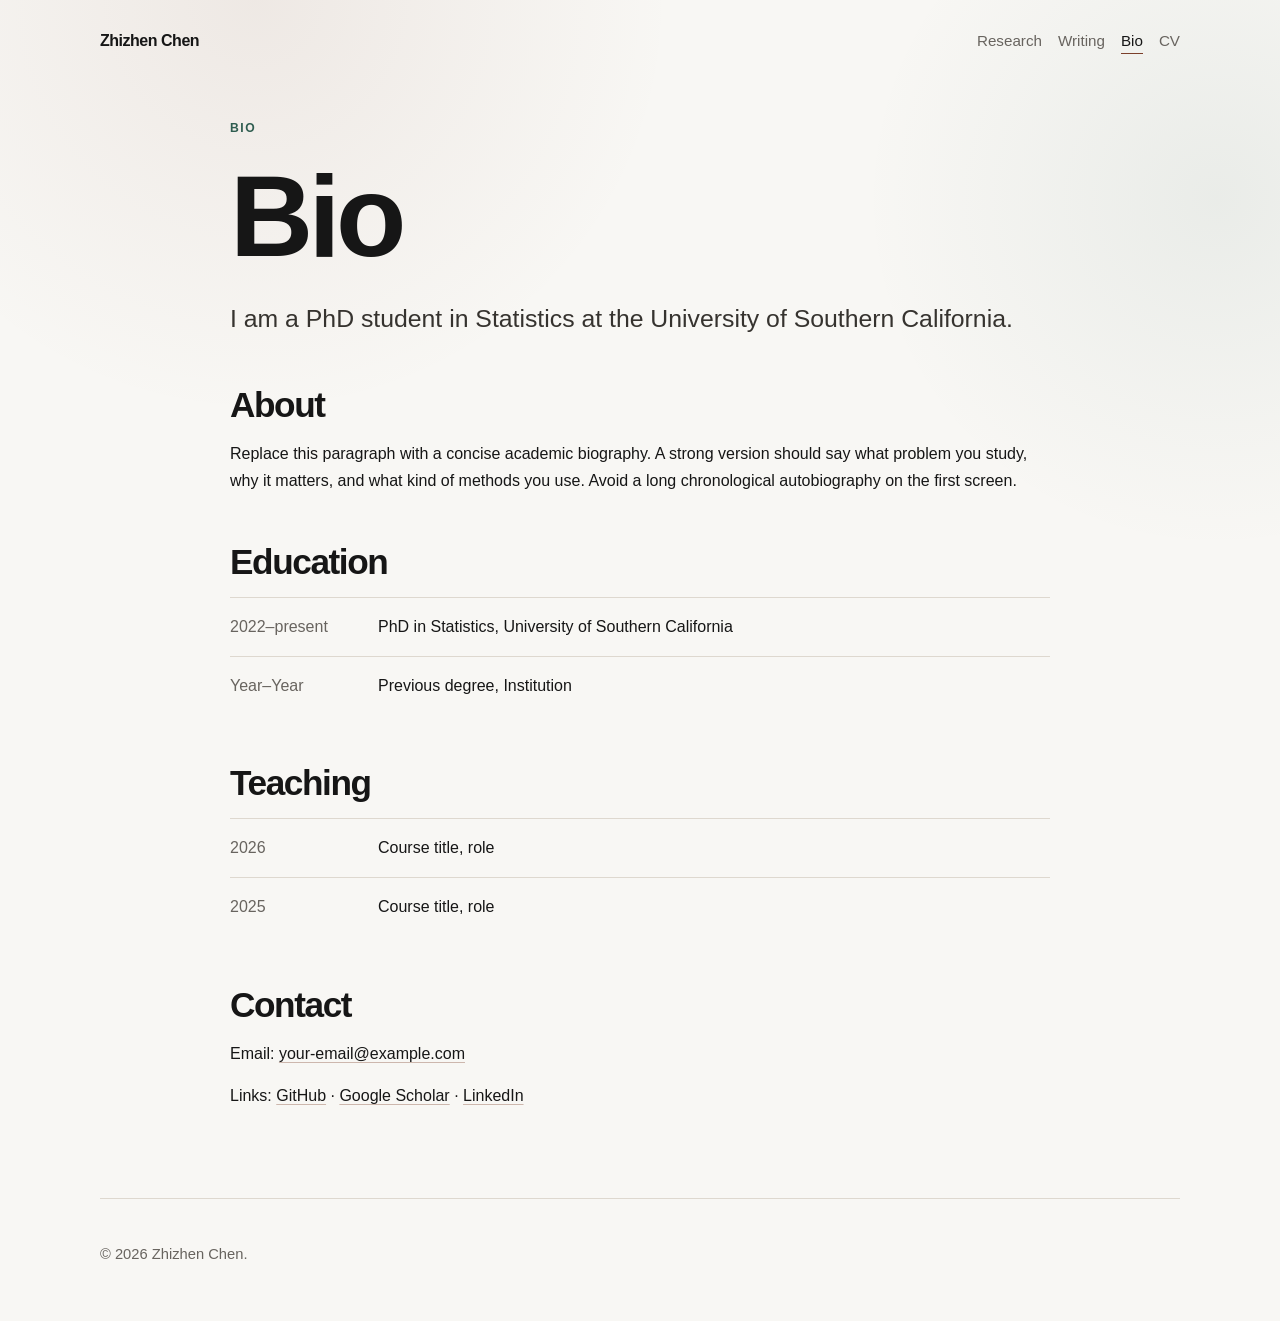
==== bio.html @ fd3c136f "Add files via upload" ====
<!doctype html>
<html lang="en">
<head>
  <meta charset="utf-8">
  <meta name="viewport" content="width=device-width, initial-scale=1">
  <title>Bio · Zhizhen Chen</title>
  <meta name="description" content="Bio, teaching, and contact details for Zhizhen Chen.">
  <link rel="stylesheet" href="assets/styles.css">
</head>
<body>
  <header class="site-header">
    <a class="brand" href="index.html">Zhizhen Chen</a>
    <nav aria-label="Primary navigation">
      <a href="research.html">Research</a>
      <a href="writing.html">Writing</a>
      <a aria-current="page" href="bio.html">Bio</a>
      <a href="files/cv.pdf">CV</a>
    </nav>
  </header>

  <main class="narrow">
    <p class="eyebrow">Bio</p>
    <h1>Bio</h1>
    <p class="lead">
      I am a PhD student in Statistics at the University of Southern California.
    </p>

    <section class="section-gap">
      <h2>About</h2>
      <p>
        Replace this paragraph with a concise academic biography. A strong version should say what problem you study, why it matters, and what kind of methods you use. Avoid a long chronological autobiography on the first screen.
      </p>
    </section>

    <section class="section-gap">
      <h2>Education</h2>
      <ul class="timeline">
        <li>
          <span class="time">2022–present</span>
          <span>PhD in Statistics, University of Southern California</span>
        </li>
        <li>
          <span class="time">Year–Year</span>
          <span>Previous degree, Institution</span>
        </li>
      </ul>
    </section>

    <section id="teaching" class="section-gap">
      <h2>Teaching</h2>
      <ul class="timeline">
        <li>
          <span class="time">2026</span>
          <span>Course title, role</span>
        </li>
        <li>
          <span class="time">2025</span>
          <span>Course title, role</span>
        </li>
      </ul>
    </section>

    <section id="contact" class="section-gap">
      <h2>Contact</h2>
      <p>Email: <a href="mailto:your-email@example.com">your-email@example.com</a></p>
      <p>Links: <a href="https://github.com/your-github-username">GitHub</a> · <a href="https://scholar.google.com/">Google Scholar</a> · <a href="https://www.linkedin.com/">LinkedIn</a></p>
    </section>
  </main>

  <footer class="site-footer">
    <p>© 2026 Zhizhen Chen.</p>
  </footer>
</body>
</html>
---- assets/styles.css ----
:root {
  --bg: #f8f7f4;
  --paper: #fffdf9;
  --ink: #161616;
  --muted: #68645f;
  --line: #ded8cf;
  --accent: #7b3f2a;
  --accent-2: #2f5d50;
  --shadow: 0 24px 60px rgba(31, 26, 22, 0.08);
  --radius: 24px;
  --max: 1080px;
}

* { box-sizing: border-box; }

html { scroll-behavior: smooth; }

body {
  margin: 0;
  background:
    radial-gradient(circle at 20% 0%, rgba(123,63,42,0.08), transparent 26rem),
    radial-gradient(circle at 95% 15%, rgba(47,93,80,0.07), transparent 22rem),
    var(--bg);
  color: var(--ink);
  font-family: ui-sans-serif, -apple-system, BlinkMacSystemFont, "Segoe UI", Roboto, Helvetica, Arial, "Apple Color Emoji", "Segoe UI Emoji", sans-serif;
  line-height: 1.65;
  text-rendering: optimizeLegibility;
}

a { color: inherit; text-decoration-color: rgba(123, 63, 42, 0.35); text-underline-offset: 0.18em; }
a:hover { color: var(--accent); text-decoration-color: var(--accent); }

.site-header,
main,
.site-footer {
  width: min(var(--max), calc(100% - 36px));
  margin: 0 auto;
}

.site-header {
  display: flex;
  align-items: center;
  justify-content: space-between;
  gap: 1rem;
  padding: 28px 0 20px;
}

.brand {
  font-weight: 750;
  letter-spacing: -0.03em;
  text-decoration: none;
}

nav {
  display: flex;
  gap: 1rem;
  flex-wrap: wrap;
  color: var(--muted);
  font-size: 0.95rem;
}

nav a {
  text-decoration: none;
  border-bottom: 1px solid transparent;
}

nav a:hover,
nav a[aria-current="page"] {
  color: var(--ink);
  border-bottom-color: var(--accent);
}

main { padding: 44px 0 72px; }
.narrow { max-width: 820px; }

.hero {
  display: grid;
  grid-template-columns: minmax(0, 1.6fr) minmax(280px, 0.8fr);
  gap: 36px;
  align-items: stretch;
}

.hero-copy {
  padding: clamp(28px, 6vw, 72px);
  border: 1px solid var(--line);
  border-radius: var(--radius);
  background: rgba(255, 253, 249, 0.78);
  box-shadow: var(--shadow);
}

.eyebrow {
  margin: 0 0 12px;
  color: var(--accent-2);
  font-size: 0.76rem;
  font-weight: 800;
  letter-spacing: 0.13em;
  text-transform: uppercase;
}

h1, h2, h3 { line-height: 1.15; letter-spacing: -0.04em; }
h1 { font-size: clamp(3rem, 9vw, 7.2rem); margin: 0 0 18px; }
h2 { font-size: clamp(1.45rem, 3vw, 2.2rem); margin: 0 0 14px; }
h3 { font-size: 1.18rem; margin: 0 0 8px; }

.lead {
  color: #36332f;
  font-size: clamp(1.2rem, 2.4vw, 1.55rem);
  line-height: 1.45;
  margin: 0 0 22px;
}

.placeholder {
  color: var(--accent);
  font-weight: 650;
}

.actions {
  display: flex;
  gap: 12px;
  flex-wrap: wrap;
  margin-top: 28px;
}

.button {
  display: inline-flex;
  align-items: center;
  justify-content: center;
  border: 1px solid var(--ink);
  background: var(--ink);
  color: var(--paper);
  border-radius: 999px;
  padding: 10px 16px;
  text-decoration: none;
  font-weight: 700;
}

.button:hover { color: white; transform: translateY(-1px); }
.button.secondary { background: transparent; color: var(--ink); }
.button.secondary:hover { color: var(--accent); border-color: var(--accent); }

.profile-card,
.panel,
.paper,
.small-card,
.note {
  border: 1px solid var(--line);
  border-radius: var(--radius);
  background: rgba(255, 253, 249, 0.74);
  box-shadow: var(--shadow);
}

.profile-card { padding: 28px; }
.avatar {
  width: 116px;
  height: 116px;
  border-radius: 50%;
  display: grid;
  place-items: center;
  margin-bottom: 32px;
  background: linear-gradient(135deg, rgba(123,63,42,0.92), rgba(47,93,80,0.92));
  color: #fff;
  font-size: 2rem;
  font-weight: 800;
  letter-spacing: -0.06em;
}

dl { margin: 24px 0 0; }
dl div { border-top: 1px solid var(--line); padding: 12px 0; }
dt { color: var(--muted); font-size: 0.78rem; text-transform: uppercase; letter-spacing: 0.12em; }
dd { margin: 2px 0 0; }

.grid.two-columns {
  display: grid;
  grid-template-columns: repeat(2, minmax(0, 1fr));
  gap: 22px;
}

.section-gap { margin-top: 48px; }
.panel { padding: 28px; }
.clean-list { list-style: none; padding: 0; margin: 18px 0 0; }
.clean-list li { padding: 7px 0; border-top: 1px solid var(--line); }

.section-heading {
  display: flex;
  justify-content: space-between;
  gap: 18px;
  align-items: baseline;
  margin-bottom: 16px;
}

.paper-list,
.card-list { display: grid; gap: 16px; }
.paper,
.small-card,
.note { padding: 24px; }
.meta,
.date,
.links { color: var(--muted); font-size: 0.94rem; }
.paper p:last-child,
.note p:last-child,
.small-card p:last-child { margin-bottom: 0; }

.timeline { list-style: none; padding: 0; margin: 0; }
.timeline li {
  display: grid;
  grid-template-columns: 130px minmax(0, 1fr);
  gap: 18px;
  padding: 16px 0;
  border-top: 1px solid var(--line);
}
.time { color: var(--muted); font-variant-numeric: tabular-nums; }

.site-footer {
  display: flex;
  justify-content: space-between;
  gap: 16px;
  flex-wrap: wrap;
  padding: 28px 0 40px;
  border-top: 1px solid var(--line);
  color: var(--muted);
  font-size: 0.92rem;
}

@media (max-width: 760px) {
  .site-header { align-items: flex-start; flex-direction: column; }
  .hero, .grid.two-columns { grid-template-columns: 1fr; }
  h1 { font-size: clamp(3rem, 18vw, 4.7rem); }
  .timeline li { grid-template-columns: 1fr; gap: 2px; }
  .section-heading { flex-direction: column; }
}

@media (prefers-color-scheme: dark) {
  :root {
    --bg: #12100e;
    --paper: #1b1714;
    --ink: #f4efe8;
    --muted: #aaa096;
    --line: #332d28;
    --accent: #e1a083;
    --accent-2: #9ed0bf;
    --shadow: 0 24px 60px rgba(0, 0, 0, 0.25);
  }
  .lead { color: #e2d8cd; }
  .hero-copy, .profile-card, .panel, .paper, .small-card, .note { background: rgba(27, 23, 20, 0.82); }
  .button:hover { color: #12100e; background: var(--accent); }
}
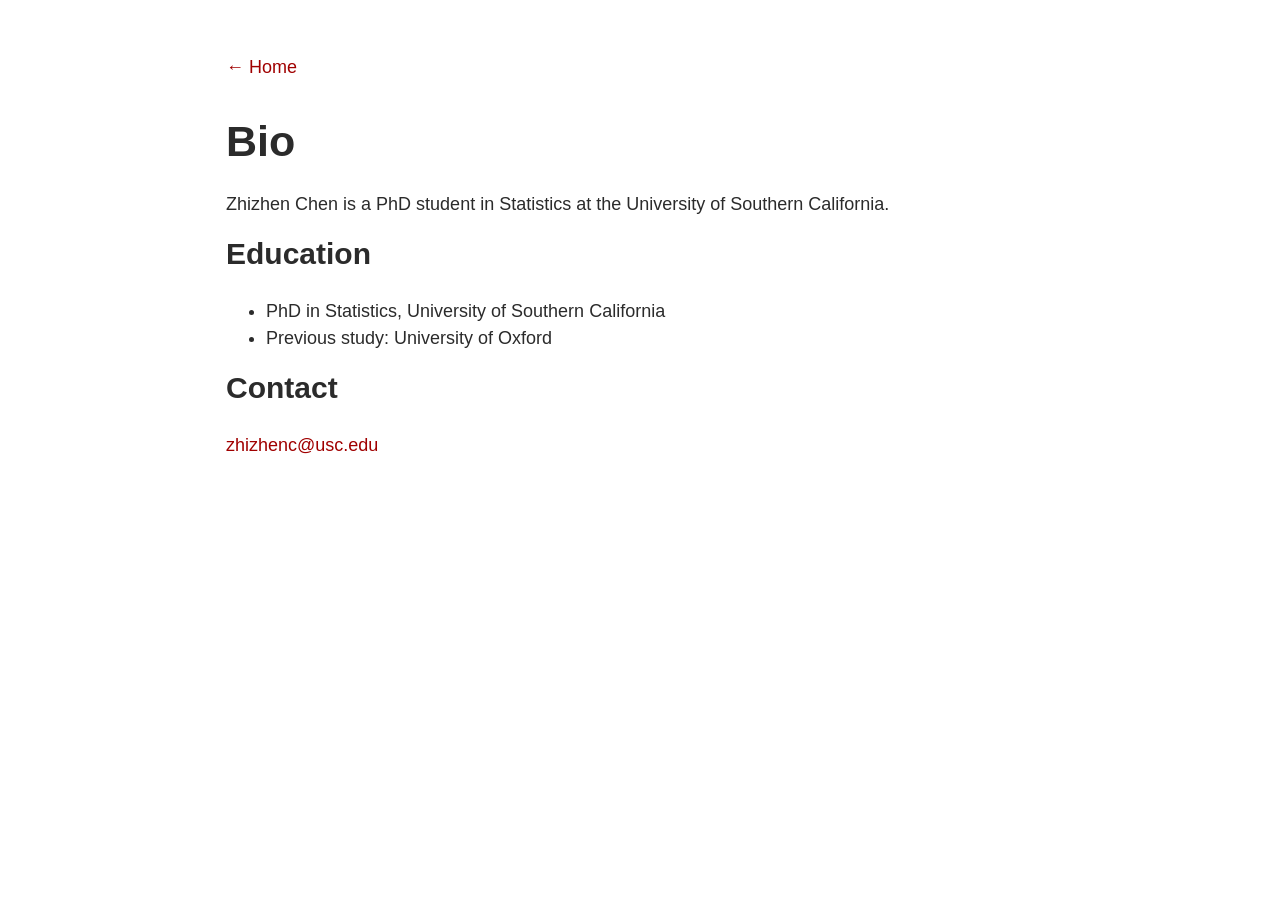
==== commit 6adfa0c4: "Add files via upload" ====
--- a/bio.html
+++ b/bio.html
@@ -1,74 +1,23 @@
 <!doctype html>
 <html lang="en">
 <head>
-  <meta charset="utf-8">
-  <meta name="viewport" content="width=device-width, initial-scale=1">
-  <title>Bio · Zhizhen Chen</title>
-  <meta name="description" content="Bio, teaching, and contact details for Zhizhen Chen.">
-  <link rel="stylesheet" href="assets/styles.css">
+  <meta charset="utf-8" />
+  <meta name="viewport" content="width=device-width, initial-scale=1" />
+  <title>Bio — Zhizhen Chen</title>
+  <link rel="stylesheet" href="assets/styles.css" />
 </head>
 <body>
-  <header class="site-header">
-    <a class="brand" href="index.html">Zhizhen Chen</a>
-    <nav aria-label="Primary navigation">
-      <a href="research.html">Research</a>
-      <a href="writing.html">Writing</a>
-      <a aria-current="page" href="bio.html">Bio</a>
-      <a href="files/cv.pdf">CV</a>
-    </nav>
-  </header>
-
-  <main class="narrow">
-    <p class="eyebrow">Bio</p>
+  <main class="wrap page">
+    <nav><a href="index.html">← Home</a></nav>
     <h1>Bio</h1>
-    <p class="lead">
-      I am a PhD student in Statistics at the University of Southern California.
-    </p>
-
-    <section class="section-gap">
-      <h2>About</h2>
-      <p>
-        Replace this paragraph with a concise academic biography. A strong version should say what problem you study, why it matters, and what kind of methods you use. Avoid a long chronological autobiography on the first screen.
-      </p>
-    </section>
-
-    <section class="section-gap">
-      <h2>Education</h2>
-      <ul class="timeline">
-        <li>
-          <span class="time">2022–present</span>
-          <span>PhD in Statistics, University of Southern California</span>
-        </li>
-        <li>
-          <span class="time">Year–Year</span>
-          <span>Previous degree, Institution</span>
-        </li>
-      </ul>
-    </section>
-
-    <section id="teaching" class="section-gap">
-      <h2>Teaching</h2>
-      <ul class="timeline">
-        <li>
-          <span class="time">2026</span>
-          <span>Course title, role</span>
-        </li>
-        <li>
-          <span class="time">2025</span>
-          <span>Course title, role</span>
-        </li>
-      </ul>
-    </section>
-
-    <section id="contact" class="section-gap">
-      <h2>Contact</h2>
-      <p>Email: <a href="mailto:your-email@example.com">your-email@example.com</a></p>
-      <p>Links: <a href="https://github.com/your-github-username">GitHub</a> · <a href="https://scholar.google.com/">Google Scholar</a> · <a href="https://www.linkedin.com/">LinkedIn</a></p>
-    </section>
+    <p>Zhizhen Chen is a PhD student in Statistics at the University of Southern California.</p>
+    <h2>Education</h2>
+    <ul>
+      <li>PhD in Statistics, University of Southern California</li>
+      <li>Previous study: University of Oxford</li>
+    </ul>
+    <h2>Contact</h2>
+    <p><a href="mailto:zhizhenc@usc.edu">zhizhenc@usc.edu</a></p>
   </main>
-
-  <footer class="site-footer">
-    <p>© 2026 Zhizhen Chen.</p>
-  </footer>
 </body>
 </html>
--- a/assets/styles.css
+++ b/assets/styles.css
@@ -1,246 +1,12 @@
-:root {
-  --bg: #f8f7f4;
-  --paper: #fffdf9;
-  --ink: #161616;
-  --muted: #68645f;
-  --line: #ded8cf;
-  --accent: #7b3f2a;
-  --accent-2: #2f5d50;
-  --shadow: 0 24px 60px rgba(31, 26, 22, 0.08);
-  --radius: 24px;
-  --max: 1080px;
+:root{
+  --text:#2b2b2b;
+  --muted:#606060;
+  --link:#a00000;
+  --bg:#ffffff;
+  --band:#f6f6f6;
+  --rule:#ececec;
+  --max:1180px;
 }
-
-* { box-sizing: border-box; }
-
-html { scroll-behavior: smooth; }
-
-body {
-  margin: 0;
-  background:
-    radial-gradient(circle at 20% 0%, rgba(123,63,42,0.08), transparent 26rem),
-    radial-gradient(circle at 95% 15%, rgba(47,93,80,0.07), transparent 22rem),
-    var(--bg);
-  color: var(--ink);
-  font-family: ui-sans-serif, -apple-system, BlinkMacSystemFont, "Segoe UI", Roboto, Helvetica, Arial, "Apple Color Emoji", "Segoe UI Emoji", sans-serif;
-  line-height: 1.65;
-  text-rendering: optimizeLegibility;
-}
-
-a { color: inherit; text-decoration-color: rgba(123, 63, 42, 0.35); text-underline-offset: 0.18em; }
-a:hover { color: var(--accent); text-decoration-color: var(--accent); }
-
-.site-header,
-main,
-.site-footer {
-  width: min(var(--max), calc(100% - 36px));
-  margin: 0 auto;
-}
-
-.site-header {
-  display: flex;
-  align-items: center;
-  justify-content: space-between;
-  gap: 1rem;
-  padding: 28px 0 20px;
-}
-
-.brand {
-  font-weight: 750;
-  letter-spacing: -0.03em;
-  text-decoration: none;
-}
-
-nav {
-  display: flex;
-  gap: 1rem;
-  flex-wrap: wrap;
-  color: var(--muted);
-  font-size: 0.95rem;
-}
-
-nav a {
-  text-decoration: none;
-  border-bottom: 1px solid transparent;
-}
-
-nav a:hover,
-nav a[aria-current="page"] {
-  color: var(--ink);
-  border-bottom-color: var(--accent);
-}
-
-main { padding: 44px 0 72px; }
-.narrow { max-width: 820px; }
-
-.hero {
-  display: grid;
-  grid-template-columns: minmax(0, 1.6fr) minmax(280px, 0.8fr);
-  gap: 36px;
-  align-items: stretch;
-}
-
-.hero-copy {
-  padding: clamp(28px, 6vw, 72px);
-  border: 1px solid var(--line);
-  border-radius: var(--radius);
-  background: rgba(255, 253, 249, 0.78);
-  box-shadow: var(--shadow);
-}
-
-.eyebrow {
-  margin: 0 0 12px;
-  color: var(--accent-2);
-  font-size: 0.76rem;
-  font-weight: 800;
-  letter-spacing: 0.13em;
-  text-transform: uppercase;
-}
-
-h1, h2, h3 { line-height: 1.15; letter-spacing: -0.04em; }
-h1 { font-size: clamp(3rem, 9vw, 7.2rem); margin: 0 0 18px; }
-h2 { font-size: clamp(1.45rem, 3vw, 2.2rem); margin: 0 0 14px; }
-h3 { font-size: 1.18rem; margin: 0 0 8px; }
-
-.lead {
-  color: #36332f;
-  font-size: clamp(1.2rem, 2.4vw, 1.55rem);
-  line-height: 1.45;
-  margin: 0 0 22px;
-}
-
-.placeholder {
-  color: var(--accent);
-  font-weight: 650;
-}
-
-.actions {
-  display: flex;
-  gap: 12px;
-  flex-wrap: wrap;
-  margin-top: 28px;
-}
-
-.button {
-  display: inline-flex;
-  align-items: center;
-  justify-content: center;
-  border: 1px solid var(--ink);
-  background: var(--ink);
-  color: var(--paper);
-  border-radius: 999px;
-  padding: 10px 16px;
-  text-decoration: none;
-  font-weight: 700;
-}
-
-.button:hover { color: white; transform: translateY(-1px); }
-.button.secondary { background: transparent; color: var(--ink); }
-.button.secondary:hover { color: var(--accent); border-color: var(--accent); }
-
-.profile-card,
-.panel,
-.paper,
-.small-card,
-.note {
-  border: 1px solid var(--line);
-  border-radius: var(--radius);
-  background: rgba(255, 253, 249, 0.74);
-  box-shadow: var(--shadow);
-}
-
-.profile-card { padding: 28px; }
-.avatar {
-  width: 116px;
-  height: 116px;
-  border-radius: 50%;
-  display: grid;
-  place-items: center;
-  margin-bottom: 32px;
-  background: linear-gradient(135deg, rgba(123,63,42,0.92), rgba(47,93,80,0.92));
-  color: #fff;
-  font-size: 2rem;
-  font-weight: 800;
-  letter-spacing: -0.06em;
-}
-
-dl { margin: 24px 0 0; }
-dl div { border-top: 1px solid var(--line); padding: 12px 0; }
-dt { color: var(--muted); font-size: 0.78rem; text-transform: uppercase; letter-spacing: 0.12em; }
-dd { margin: 2px 0 0; }
-
-.grid.two-columns {
-  display: grid;
-  grid-template-columns: repeat(2, minmax(0, 1fr));
-  gap: 22px;
-}
-
-.section-gap { margin-top: 48px; }
-.panel { padding: 28px; }
-.clean-list { list-style: none; padding: 0; margin: 18px 0 0; }
-.clean-list li { padding: 7px 0; border-top: 1px solid var(--line); }
-
-.section-heading {
-  display: flex;
-  justify-content: space-between;
-  gap: 18px;
-  align-items: baseline;
-  margin-bottom: 16px;
-}
-
-.paper-list,
-.card-list { display: grid; gap: 16px; }
-.paper,
-.small-card,
-.note { padding: 24px; }
-.meta,
-.date,
-.links { color: var(--muted); font-size: 0.94rem; }
-.paper p:last-child,
-.note p:last-child,
-.small-card p:last-child { margin-bottom: 0; }
-
-.timeline { list-style: none; padding: 0; margin: 0; }
-.timeline li {
-  display: grid;
-  grid-template-columns: 130px minmax(0, 1fr);
-  gap: 18px;
-  padding: 16px 0;
-  border-top: 1px solid var(--line);
-}
-.time { color: var(--muted); font-variant-numeric: tabular-nums; }
-
-.site-footer {
-  display: flex;
-  justify-content: space-between;
-  gap: 16px;
-  flex-wrap: wrap;
-  padding: 28px 0 40px;
-  border-top: 1px solid var(--line);
-  color: var(--muted);
-  font-size: 0.92rem;
-}
-
-@media (max-width: 760px) {
-  .site-header { align-items: flex-start; flex-direction: column; }
-  .hero, .grid.two-columns { grid-template-columns: 1fr; }
-  h1 { font-size: clamp(3rem, 18vw, 4.7rem); }
-  .timeline li { grid-template-columns: 1fr; gap: 2px; }
-  .section-heading { flex-direction: column; }
-}
-
-@media (prefers-color-scheme: dark) {
-  :root {
-    --bg: #12100e;
-    --paper: #1b1714;
-    --ink: #f4efe8;
-    --muted: #aaa096;
-    --line: #332d28;
-    --accent: #e1a083;
-    --accent-2: #9ed0bf;
-    --shadow: 0 24px 60px rgba(0, 0, 0, 0.25);
-  }
-  .lead { color: #e2d8cd; }
-  .hero-copy, .profile-card, .panel, .paper, .small-card, .note { background: rgba(27, 23, 20, 0.82); }
-  .button:hover { color: #12100e; background: var(--accent); }
-}
+*{box-sizing:border-box}
+body{margin:0;background:var(--bg);color:var(--text);font-family:-apple-system,BlinkMacSystemFont,"Segoe UI",Roboto,Helvetica,Arial,sans-serif;font-size:18px;line-height:1.55}
+a{color:var(--link);text-decoration:none}a:hover{text-decoration:underline}.wrap{max-width:var(--max);margin:0 auto;padding-left:36px;padding-right:36px}.hero{display:grid;grid-template-columns:250px 1fr;gap:90px;padding-top:60px;padding-bottom:100px;align-items:start}.photo-block{text-align:center}.portrait{width:210px;height:210px;border-radius:50%;object-fit:cover;display:flex;align-items:center;justify-content:center;margin:0 auto 22px;background:linear-gradient(135deg,#d7d7d7,#f5f5f5);font-size:54px;font-weight:700;color:#555;box-shadow:0 8px 32px rgba(0,0,0,.10)}.small-link{font-size:15px;color:var(--link)}h1{font-size:43px;line-height:1.1;margin:0 0 26px;font-weight:800}h2{font-size:30px;line-height:1.15;margin:0 0 26px;font-weight:800}.role{font-size:20px;line-height:1.45;margin:0 0 8px}.education{font-size:18px;color:var(--muted);margin:0 0 28px}.mail{display:inline-block;margin-left:12px}.summary{max-width:790px;color:var(--muted);margin:0}.two-col{display:grid;grid-template-columns:1fr 1fr;gap:120px}.section-gap{padding-bottom:88px}.two-col article p{max-width:570px;margin:0 0 18px}.band{background:var(--band);padding:58px 0 66px}.contributions{padding-top:54px;padding-bottom:60px}.contributions ul{padding-left:24px;margin-top:0}.contributions li{margin:10px 0}.footer{border-top:1px solid var(--rule);padding-top:28px;padding-bottom:38px;display:flex;justify-content:space-between;gap:24px;color:var(--muted);font-size:16px}.page{padding-top:54px;padding-bottom:80px;max-width:900px}.page nav{margin-bottom:36px}.project{border-top:1px solid var(--rule);padding:28px 0}.project h2{font-size:26px;margin-bottom:6px}.meta{color:var(--muted);font-size:16px;margin-top:0}@media(max-width:800px){body{font-size:17px}.wrap{padding-left:24px;padding-right:24px}.hero{grid-template-columns:1fr;gap:28px;padding-top:38px;padding-bottom:60px}.photo-block{text-align:left}.portrait{margin-left:0;width:160px;height:160px}.two-col{grid-template-columns:1fr;gap:46px}.band{padding:44px 0}.footer{display:block}h1{font-size:40px}h2{font-size:27px}}
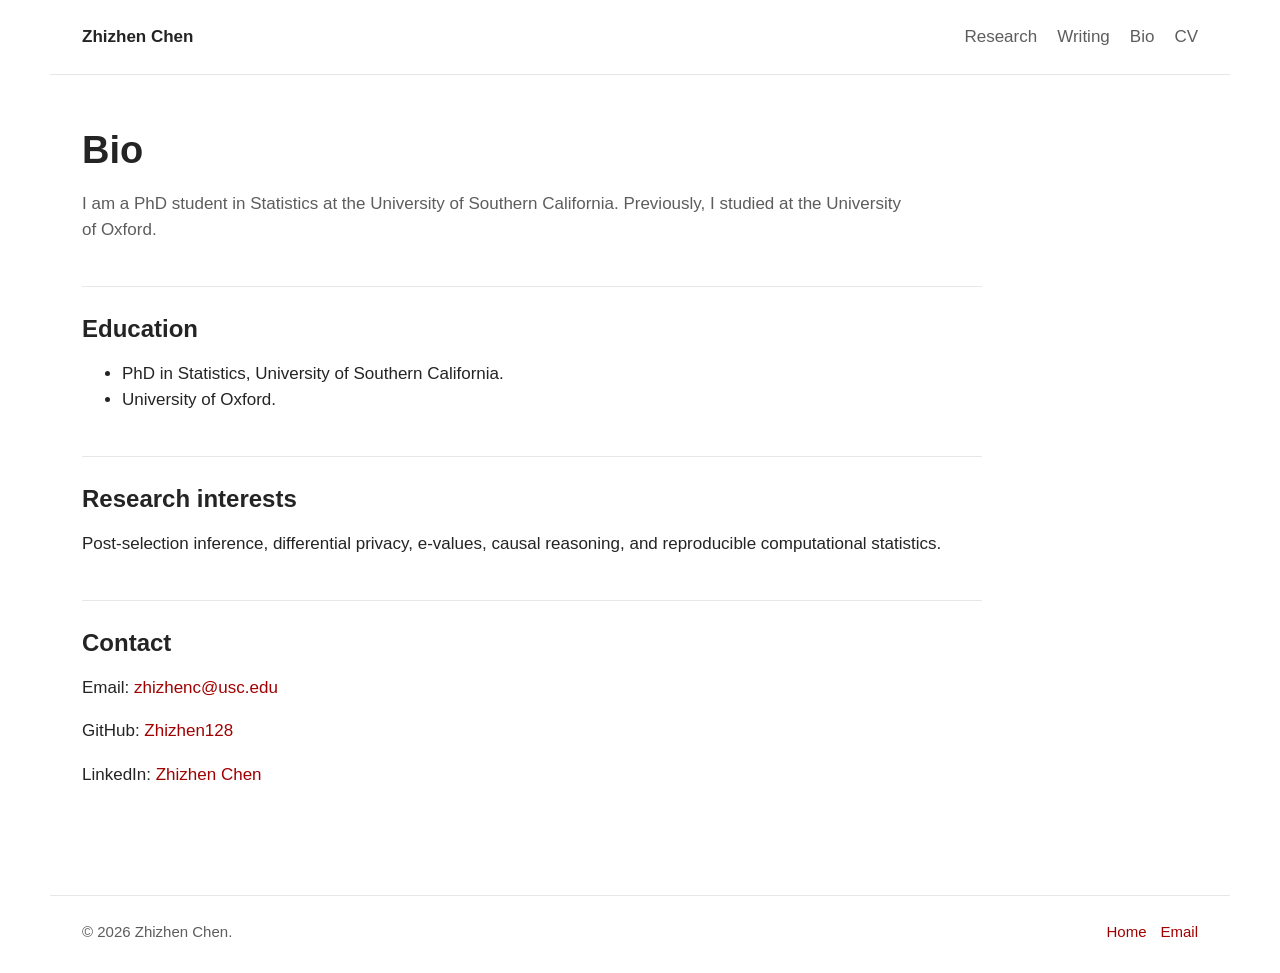
==== commit 97508151: "Add files via upload" ====
--- a/bio.html
+++ b/bio.html
@@ -4,20 +4,50 @@
   <meta charset="utf-8" />
   <meta name="viewport" content="width=device-width, initial-scale=1" />
   <title>Bio — Zhizhen Chen</title>
+  <meta name="description" content="Bio of Zhizhen Chen." />
   <link rel="stylesheet" href="assets/styles.css" />
 </head>
 <body>
+  <header class="wrap topbar">
+    <a href="index.html">Zhizhen Chen</a>
+    <nav>
+      <a href="research.html">Research</a>
+      <a href="writing.html">Writing</a>
+      <a href="bio.html">Bio</a>
+      <a href="files/cv.pdf">CV</a>
+    </nav>
+  </header>
+
   <main class="wrap page">
-    <nav><a href="index.html">← Home</a></nav>
     <h1>Bio</h1>
-    <p>Zhizhen Chen is a PhD student in Statistics at the University of Southern California.</p>
-    <h2>Education</h2>
-    <ul>
-      <li>PhD in Statistics, University of Southern California</li>
-      <li>Previous study: University of Oxford</li>
-    </ul>
-    <h2>Contact</h2>
-    <p><a href="mailto:zhizhenc@usc.edu">zhizhenc@usc.edu</a></p>
+    <p class="lede">
+      I am a PhD student in Statistics at the University of Southern California. Previously, I studied at the University of Oxford.
+    </p>
+
+    <section class="item">
+      <h2>Education</h2>
+      <ul>
+        <li>PhD in Statistics, University of Southern California.</li>
+        <li>University of Oxford.</li>
+      </ul>
+    </section>
+
+    <section class="item">
+      <h2>Research interests</h2>
+      <p>Post-selection inference, differential privacy, e-values, causal reasoning, and reproducible computational statistics.</p>
+    </section>
+
+    <section class="item">
+      <h2>Contact</h2>
+      <p>Email: <a href="mailto:zhizhenc@usc.edu">zhizhenc@usc.edu</a></p>
+      <p>GitHub: <a href="https://github.com/Zhizhen128">Zhizhen128</a></p>
+      <p>LinkedIn: <a href="https://www.linkedin.com/in/zhizhen-chen-1458b321a">Zhizhen Chen</a></p>
+    </section>
   </main>
+
+  <footer class="wrap footer">
+    <span>© 2026 Zhizhen Chen.</span>
+    <span class="links"><a href="index.html">Home</a><a href="mailto:zhizhenc@usc.edu">Email</a></span>
+  </footer>
 </body>
 </html>
--- a/assets/styles.css
+++ b/assets/styles.css
@@ -1,12 +1,243 @@
-:root{
-  --text:#2b2b2b;
-  --muted:#606060;
-  --link:#a00000;
-  --bg:#ffffff;
-  --band:#f6f6f6;
-  --rule:#ececec;
-  --max:1180px;
-}
-*{box-sizing:border-box}
-body{margin:0;background:var(--bg);color:var(--text);font-family:-apple-system,BlinkMacSystemFont,"Segoe UI",Roboto,Helvetica,Arial,sans-serif;font-size:18px;line-height:1.55}
-a{color:var(--link);text-decoration:none}a:hover{text-decoration:underline}.wrap{max-width:var(--max);margin:0 auto;padding-left:36px;padding-right:36px}.hero{display:grid;grid-template-columns:250px 1fr;gap:90px;padding-top:60px;padding-bottom:100px;align-items:start}.photo-block{text-align:center}.portrait{width:210px;height:210px;border-radius:50%;object-fit:cover;display:flex;align-items:center;justify-content:center;margin:0 auto 22px;background:linear-gradient(135deg,#d7d7d7,#f5f5f5);font-size:54px;font-weight:700;color:#555;box-shadow:0 8px 32px rgba(0,0,0,.10)}.small-link{font-size:15px;color:var(--link)}h1{font-size:43px;line-height:1.1;margin:0 0 26px;font-weight:800}h2{font-size:30px;line-height:1.15;margin:0 0 26px;font-weight:800}.role{font-size:20px;line-height:1.45;margin:0 0 8px}.education{font-size:18px;color:var(--muted);margin:0 0 28px}.mail{display:inline-block;margin-left:12px}.summary{max-width:790px;color:var(--muted);margin:0}.two-col{display:grid;grid-template-columns:1fr 1fr;gap:120px}.section-gap{padding-bottom:88px}.two-col article p{max-width:570px;margin:0 0 18px}.band{background:var(--band);padding:58px 0 66px}.contributions{padding-top:54px;padding-bottom:60px}.contributions ul{padding-left:24px;margin-top:0}.contributions li{margin:10px 0}.footer{border-top:1px solid var(--rule);padding-top:28px;padding-bottom:38px;display:flex;justify-content:space-between;gap:24px;color:var(--muted);font-size:16px}.page{padding-top:54px;padding-bottom:80px;max-width:900px}.page nav{margin-bottom:36px}.project{border-top:1px solid var(--rule);padding:28px 0}.project h2{font-size:26px;margin-bottom:6px}.meta{color:var(--muted);font-size:16px;margin-top:0}@media(max-width:800px){body{font-size:17px}.wrap{padding-left:24px;padding-right:24px}.hero{grid-template-columns:1fr;gap:28px;padding-top:38px;padding-bottom:60px}.photo-block{text-align:left}.portrait{margin-left:0;width:160px;height:160px}.two-col{grid-template-columns:1fr;gap:46px}.band{padding:44px 0}.footer{display:block}h1{font-size:40px}h2{font-size:27px}}
+:root {
+  --text: #242424;
+  --muted: #5d5d5d;
+  --line: #e7e7e7;
+  --accent: #a00000;
+  --band: #f6f6f6;
+  --max: 1180px;
+}
+
+* { box-sizing: border-box; }
+
+body {
+  margin: 0;
+  color: var(--text);
+  font-family: -apple-system, BlinkMacSystemFont, "Segoe UI", Roboto, Helvetica, Arial, sans-serif;
+  font-size: 17px;
+  line-height: 1.55;
+  background: #fff;
+}
+
+.wrap {
+  max-width: var(--max);
+  margin: 0 auto;
+  padding-left: 32px;
+  padding-right: 32px;
+}
+
+a {
+  color: var(--accent);
+  text-decoration: none;
+}
+
+a:hover { text-decoration: underline; }
+
+.hero {
+  display: grid;
+  grid-template-columns: 220px 1fr;
+  gap: 70px;
+  align-items: start;
+  padding-top: 70px;
+  padding-bottom: 70px;
+}
+
+.photo-block {
+  text-align: center;
+}
+
+.portrait {
+  width: 190px;
+  height: 190px;
+  border-radius: 50%;
+  object-fit: cover;
+  object-position: center;
+  display: block;
+  margin: 0 auto 14px;
+  box-shadow: 0 1px 2px rgba(0, 0, 0, 0.08);
+}
+
+.small-link {
+  display: inline-block;
+  margin-top: 8px;
+  font-size: 14px;
+}
+
+.intro h1 {
+  margin: 2px 0 14px;
+  font-size: 34px;
+  line-height: 1.15;
+  font-weight: 700;
+}
+
+.role {
+  margin: 0 0 6px;
+  color: #333;
+}
+
+.education {
+  margin: 0 0 22px;
+  color: var(--muted);
+  font-size: 16px;
+}
+
+.mail {
+  margin-left: 10px;
+  font-size: 17px;
+}
+
+.summary {
+  max-width: 780px;
+  margin-top: 0;
+  color: var(--muted);
+}
+
+.two-col {
+  display: grid;
+  grid-template-columns: 1fr 1fr;
+  gap: 90px;
+}
+
+.section-gap {
+  padding-top: 16px;
+  padding-bottom: 72px;
+}
+
+h2 {
+  margin: 0 0 20px;
+  font-size: 26px;
+  line-height: 1.2;
+}
+
+article p {
+  margin: 0 0 14px;
+}
+
+.band {
+  background: var(--band);
+  padding: 52px 0;
+  border-top: 1px solid #f0f0f0;
+  border-bottom: 1px solid #f0f0f0;
+}
+
+.contributions {
+  padding-top: 52px;
+  padding-bottom: 54px;
+}
+
+.contributions ul {
+  margin: 0;
+  padding-left: 22px;
+}
+
+.contributions li {
+  margin-bottom: 8px;
+}
+
+.footer {
+  border-top: 1px solid var(--line);
+  padding-top: 24px;
+  padding-bottom: 30px;
+  color: var(--muted);
+  font-size: 15px;
+  display: flex;
+  justify-content: space-between;
+  gap: 24px;
+  flex-wrap: wrap;
+}
+
+.links {
+  display: inline-flex;
+  gap: 14px;
+  flex-wrap: wrap;
+}
+
+.topbar {
+  padding-top: 24px;
+  padding-bottom: 24px;
+  display: flex;
+  justify-content: space-between;
+  align-items: center;
+  border-bottom: 1px solid var(--line);
+}
+
+.topbar > a {
+  color: var(--text);
+  font-weight: 700;
+}
+
+.topbar nav {
+  display: flex;
+  gap: 20px;
+  flex-wrap: wrap;
+}
+
+.topbar nav a {
+  color: var(--muted);
+}
+
+.page {
+  padding-top: 54px;
+  padding-bottom: 64px;
+}
+
+.page h1 {
+  margin: 0 0 18px;
+  font-size: 38px;
+  line-height: 1.15;
+}
+
+.lede {
+  max-width: 830px;
+  color: var(--muted);
+  margin-bottom: 42px;
+}
+
+.item {
+  border-top: 1px solid var(--line);
+  padding-top: 28px;
+  padding-bottom: 26px;
+  max-width: 900px;
+}
+
+.item h2 {
+  font-size: 24px;
+  margin-bottom: 8px;
+}
+
+.meta {
+  color: var(--muted);
+  font-size: 15px;
+  margin-top: 0;
+}
+
+@media (max-width: 820px) {
+  .hero {
+    grid-template-columns: 1fr;
+    gap: 28px;
+    padding-top: 38px;
+  }
+
+  .photo-block { text-align: left; }
+
+  .portrait {
+    margin-left: 0;
+    width: 150px;
+    height: 150px;
+  }
+
+  .two-col {
+    grid-template-columns: 1fr;
+    gap: 34px;
+  }
+
+  .topbar {
+    align-items: flex-start;
+    flex-direction: column;
+    gap: 12px;
+  }
+
+  .wrap {
+    padding-left: 22px;
+    padding-right: 22px;
+  }
+}
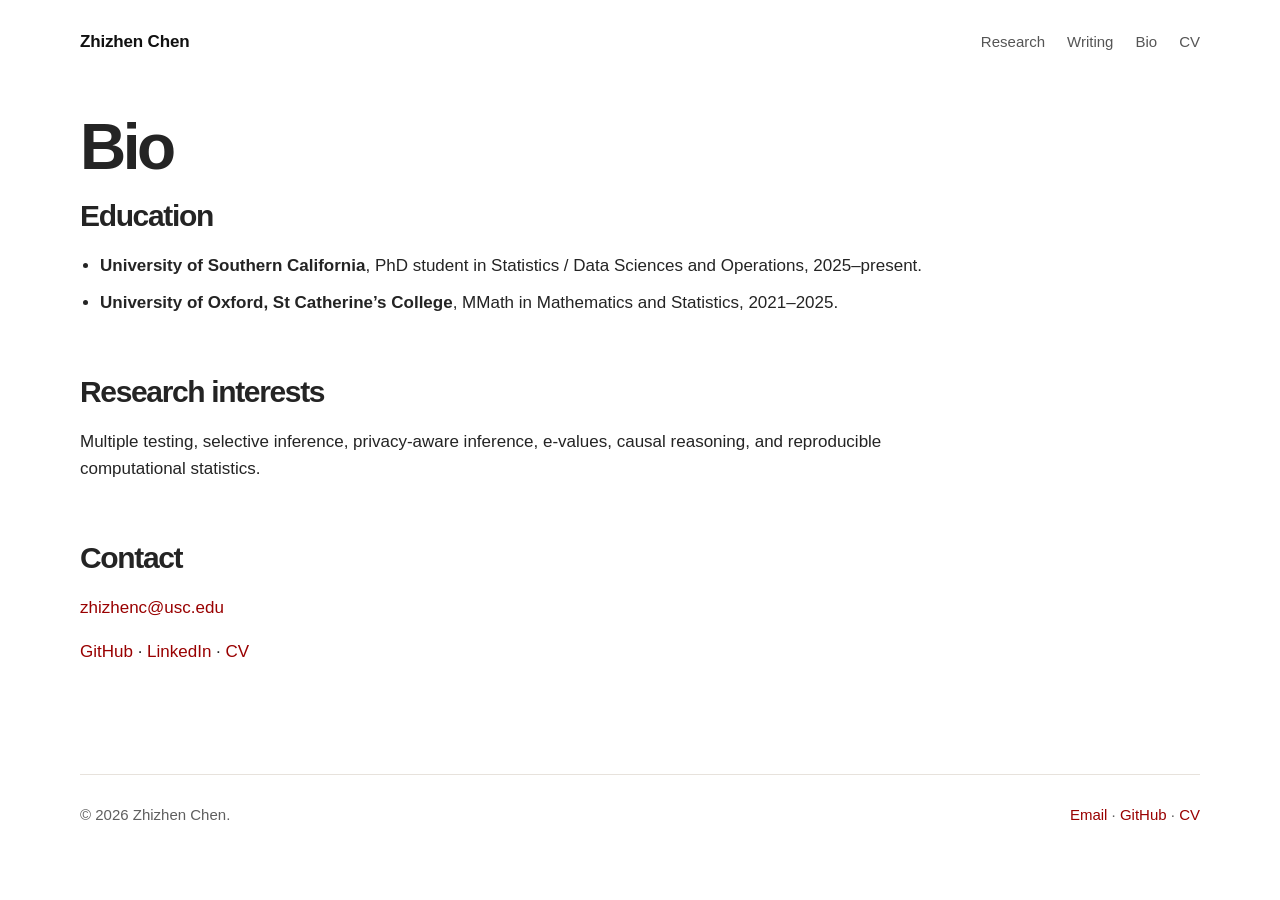
==== commit dc44f009: "Add files via upload" ====
--- a/bio.html
+++ b/bio.html
@@ -4,50 +4,52 @@
   <meta charset="utf-8" />
   <meta name="viewport" content="width=device-width, initial-scale=1" />
   <title>Bio — Zhizhen Chen</title>
-  <meta name="description" content="Bio of Zhizhen Chen." />
   <link rel="stylesheet" href="assets/styles.css" />
 </head>
 <body>
-  <header class="wrap topbar">
-    <a href="index.html">Zhizhen Chen</a>
-    <nav>
-      <a href="research.html">Research</a>
-      <a href="writing.html">Writing</a>
-      <a href="bio.html">Bio</a>
-      <a href="files/cv.pdf">CV</a>
-    </nav>
+  <header class="site-header">
+    <div class="wrap nav">
+      <a class="site-name" href="index.html">Zhizhen Chen</a>
+      <nav aria-label="Main navigation">
+        <a href="research.html">Research</a>
+        <a href="writing.html">Writing</a>
+        <a href="bio.html">Bio</a>
+        <a href="files/cv.pdf">CV</a>
+      </nav>
+    </div>
   </header>
 
   <main class="wrap page">
     <h1>Bio</h1>
-    <p class="lede">
-      I am a PhD student in Statistics at the University of Southern California. Previously, I studied at the University of Oxford.
-    </p>
 
-    <section class="item">
-      <h2>Education</h2>
-      <ul>
-        <li>PhD in Statistics, University of Southern California.</li>
-        <li>University of Oxford.</li>
-      </ul>
-    </section>
+    <section class="bio-grid">
+      <div>
+        <h2>Education</h2>
+        <ul class="clean-list">
+          <li><strong>University of Southern California</strong>, PhD student in Statistics / Data Sciences and Operations, 2025–present.</li>
+          <li><strong>University of Oxford, St Catherine’s College</strong>, MMath in Mathematics and Statistics, 2021–2025.</li>
+        </ul>
+      </div>
 
-    <section class="item">
-      <h2>Research interests</h2>
-      <p>Post-selection inference, differential privacy, e-values, causal reasoning, and reproducible computational statistics.</p>
-    </section>
+      <div>
+        <h2>Research interests</h2>
+        <p>
+          Multiple testing, selective inference, privacy-aware inference, e-values, causal reasoning,
+          and reproducible computational statistics.
+        </p>
+      </div>
 
-    <section class="item">
-      <h2>Contact</h2>
-      <p>Email: <a href="mailto:zhizhenc@usc.edu">zhizhenc@usc.edu</a></p>
-      <p>GitHub: <a href="https://github.com/Zhizhen128">Zhizhen128</a></p>
-      <p>LinkedIn: <a href="https://www.linkedin.com/in/zhizhen-chen-1458b321a">Zhizhen Chen</a></p>
+      <div>
+        <h2>Contact</h2>
+        <p><a href="mailto:zhizhenc@usc.edu">zhizhenc@usc.edu</a></p>
+        <p><a href="https://github.com/Zhizhen128">GitHub</a> · <a href="https://www.linkedin.com/in/zhizhen-chen-1458b321a/">LinkedIn</a> · <a href="files/cv.pdf">CV</a></p>
+      </div>
     </section>
   </main>
 
   <footer class="wrap footer">
     <span>© 2026 Zhizhen Chen.</span>
-    <span class="links"><a href="index.html">Home</a><a href="mailto:zhizhenc@usc.edu">Email</a></span>
+    <span><a href="mailto:zhizhenc@usc.edu">Email</a> · <a href="https://github.com/Zhizhen128">GitHub</a> · <a href="files/cv.pdf">CV</a></span>
   </footer>
 </body>
 </html>
--- a/assets/styles.css
+++ b/assets/styles.css
@@ -1,10 +1,11 @@
+/* Refined academic homepage style */
 :root {
   --text: #242424;
-  --muted: #5d5d5d;
-  --line: #e7e7e7;
-  --accent: #a00000;
-  --band: #f6f6f6;
-  --max: 1180px;
+  --muted: #5f5f5f;
+  --light: #f6f6f6;
+  --line: #e7e2dc;
+  --accent: #990000;
+  --max: 1120px;
 }
 
 * { box-sizing: border-box; }
@@ -14,36 +15,56 @@
   color: var(--text);
   font-family: -apple-system, BlinkMacSystemFont, "Segoe UI", Roboto, Helvetica, Arial, sans-serif;
   font-size: 17px;
-  line-height: 1.55;
+  line-height: 1.6;
   background: #fff;
 }
 
+a { color: var(--accent); text-decoration: none; }
+a:hover { text-decoration: underline; }
+
 .wrap {
-  max-width: var(--max);
+  width: min(var(--max), calc(100% - 44px));
   margin: 0 auto;
-  padding-left: 32px;
-  padding-right: 32px;
-}
-
-a {
-  color: var(--accent);
-  text-decoration: none;
-}
-
-a:hover { text-decoration: underline; }
+}
+
+.site-header {
+  border-bottom: 1px solid transparent;
+  padding: 28px 0 10px;
+}
+
+.nav {
+  display: flex;
+  justify-content: space-between;
+  align-items: center;
+  gap: 24px;
+}
+
+.site-name {
+  color: #111;
+  font-weight: 700;
+  letter-spacing: -0.01em;
+}
+
+nav {
+  display: flex;
+  gap: 22px;
+  flex-wrap: wrap;
+}
+
+nav a {
+  color: #555;
+  font-size: 15px;
+}
 
 .hero {
   display: grid;
-  grid-template-columns: 220px 1fr;
-  gap: 70px;
+  grid-template-columns: 245px minmax(0, 1fr);
+  gap: 68px;
   align-items: start;
-  padding-top: 70px;
-  padding-bottom: 70px;
-}
-
-.photo-block {
-  text-align: center;
-}
+  padding: 42px 0 108px;
+}
+
+.photo-block { text-align: center; }
 
 .portrait {
   width: 190px;
@@ -51,193 +72,193 @@
   border-radius: 50%;
   object-fit: cover;
   object-position: center;
-  display: block;
-  margin: 0 auto 14px;
-  box-shadow: 0 1px 2px rgba(0, 0, 0, 0.08);
-}
-
-.small-link {
   display: inline-block;
-  margin-top: 8px;
-  font-size: 14px;
+  box-shadow: 0 12px 34px rgba(0, 0, 0, 0.12);
 }
 
 .intro h1 {
-  margin: 2px 0 14px;
-  font-size: 34px;
-  line-height: 1.15;
-  font-weight: 700;
+  font-size: clamp(38px, 4.2vw, 58px);
+  line-height: 1.05;
+  letter-spacing: -0.055em;
+  margin: 0 0 18px;
+  font-weight: 800;
 }
 
 .role {
-  margin: 0 0 6px;
-  color: #333;
+  font-size: 23px;
+  line-height: 1.35;
+  margin: 0 0 12px;
 }
 
 .education {
-  margin: 0 0 22px;
-  color: var(--muted);
+  color: var(--muted);
+  font-size: 19px;
+  margin: 0 0 40px;
+}
+
+.mail {
   font-size: 16px;
-}
-
-.mail {
-  margin-left: 10px;
-  font-size: 17px;
+  margin-left: 12px;
 }
 
 .summary {
   max-width: 780px;
-  margin-top: 0;
-  color: var(--muted);
-}
+  font-size: 20px;
+  line-height: 1.55;
+  color: #555;
+  margin: 0 0 24px;
+}
+
+.link-row {
+  color: var(--muted);
+  margin: 0;
+}
+
+.link-row span {
+  margin: 0 7px;
+  color: #b9b0a8;
+}
+
+.section-gap { padding: 0 0 80px; }
 
 .two-col {
   display: grid;
   grid-template-columns: 1fr 1fr;
-  gap: 90px;
-}
-
-.section-gap {
-  padding-top: 16px;
-  padding-bottom: 72px;
+  gap: 120px;
 }
 
 h2 {
-  margin: 0 0 20px;
-  font-size: 26px;
-  line-height: 1.2;
-}
-
-article p {
-  margin: 0 0 14px;
-}
+  font-size: 30px;
+  line-height: 1.15;
+  letter-spacing: -0.045em;
+  margin: 0 0 18px;
+  font-weight: 800;
+}
+
+h3 {
+  font-size: 20px;
+  letter-spacing: -0.02em;
+  margin: 0 0 8px;
+}
+
+.two-col p { margin: 0 0 18px; }
 
 .band {
-  background: var(--band);
-  padding: 52px 0;
-  border-top: 1px solid #f0f0f0;
-  border-bottom: 1px solid #f0f0f0;
-}
-
-.contributions {
-  padding-top: 52px;
-  padding-bottom: 54px;
-}
-
-.contributions ul {
+  background: var(--light);
+  border-top: 1px solid #f0eeee;
+  border-bottom: 1px solid #f0eeee;
+  padding: 56px 0 60px;
+}
+
+.project-grid {
+  display: grid;
+  grid-template-columns: 1fr 1fr;
+  gap: 86px;
+  margin-top: 24px;
+}
+
+.project-grid p { margin: 0; }
+
+.selected { padding: 56px 0 78px; }
+
+.selected ul {
   margin: 0;
   padding-left: 22px;
-}
-
-.contributions li {
-  margin-bottom: 8px;
-}
+  max-width: 980px;
+}
+
+.selected li { margin: 10px 0; }
 
 .footer {
   border-top: 1px solid var(--line);
-  padding-top: 24px;
-  padding-bottom: 30px;
+  padding: 28px 0 34px;
   color: var(--muted);
   font-size: 15px;
   display: flex;
   justify-content: space-between;
-  gap: 24px;
-  flex-wrap: wrap;
-}
-
-.links {
-  display: inline-flex;
-  gap: 14px;
-  flex-wrap: wrap;
-}
-
-.topbar {
-  padding-top: 24px;
-  padding-bottom: 24px;
-  display: flex;
-  justify-content: space-between;
-  align-items: center;
+  gap: 20px;
+}
+
+/* Secondary pages */
+.page { padding: 48px 0 92px; }
+
+.page h1 {
+  font-size: clamp(40px, 5vw, 64px);
+  line-height: 1.05;
+  letter-spacing: -0.055em;
+  margin: 0 0 18px;
+}
+
+.page-lead {
+  max-width: 830px;
+  color: #555;
+  font-size: 21px;
+  line-height: 1.55;
+  margin: 0 0 50px;
+}
+
+.item-list { border-top: 1px solid var(--line); }
+
+.research-item {
+  padding: 28px 0 30px;
   border-bottom: 1px solid var(--line);
-}
-
-.topbar > a {
-  color: var(--text);
-  font-weight: 700;
-}
-
-.topbar nav {
-  display: flex;
-  gap: 20px;
-  flex-wrap: wrap;
-}
-
-.topbar nav a {
-  color: var(--muted);
-}
-
-.page {
-  padding-top: 54px;
-  padding-bottom: 64px;
-}
-
-.page h1 {
-  margin: 0 0 18px;
-  font-size: 38px;
-  line-height: 1.15;
-}
-
-.lede {
-  max-width: 830px;
-  color: var(--muted);
-  margin-bottom: 42px;
-}
-
-.item {
-  border-top: 1px solid var(--line);
-  padding-top: 28px;
-  padding-bottom: 26px;
+  max-width: 920px;
+}
+
+.research-item h2 {
+  font-size: 25px;
+  margin-bottom: 6px;
+}
+
+.meta {
+  color: var(--muted);
+  margin-top: 0;
+  font-size: 15px;
+}
+
+.bio-grid {
+  display: grid;
+  grid-template-columns: 1fr;
+  gap: 42px;
   max-width: 900px;
 }
 
-.item h2 {
-  font-size: 24px;
-  margin-bottom: 8px;
-}
-
-.meta {
-  color: var(--muted);
-  font-size: 15px;
-  margin-top: 0;
-}
-
-@media (max-width: 820px) {
+.clean-list { padding-left: 20px; }
+.clean-list li { margin-bottom: 10px; }
+
+@media (max-width: 760px) {
+  body { font-size: 16px; }
+
+  .nav {
+    align-items: flex-start;
+    flex-direction: column;
+    gap: 10px;
+  }
+
+  nav { gap: 16px; }
+
   .hero {
     grid-template-columns: 1fr;
     gap: 28px;
-    padding-top: 38px;
+    padding: 32px 0 70px;
   }
 
   .photo-block { text-align: left; }
 
   .portrait {
-    margin-left: 0;
     width: 150px;
     height: 150px;
   }
 
-  .two-col {
+  .education { margin-bottom: 26px; }
+
+  .summary { font-size: 18px; }
+
+  .two-col,
+  .project-grid {
     grid-template-columns: 1fr;
-    gap: 34px;
-  }
-
-  .topbar {
-    align-items: flex-start;
-    flex-direction: column;
-    gap: 12px;
-  }
-
-  .wrap {
-    padding-left: 22px;
-    padding-right: 22px;
-  }
-}
+    gap: 36px;
+  }
+
+  .footer { flex-direction: column; }
+}
